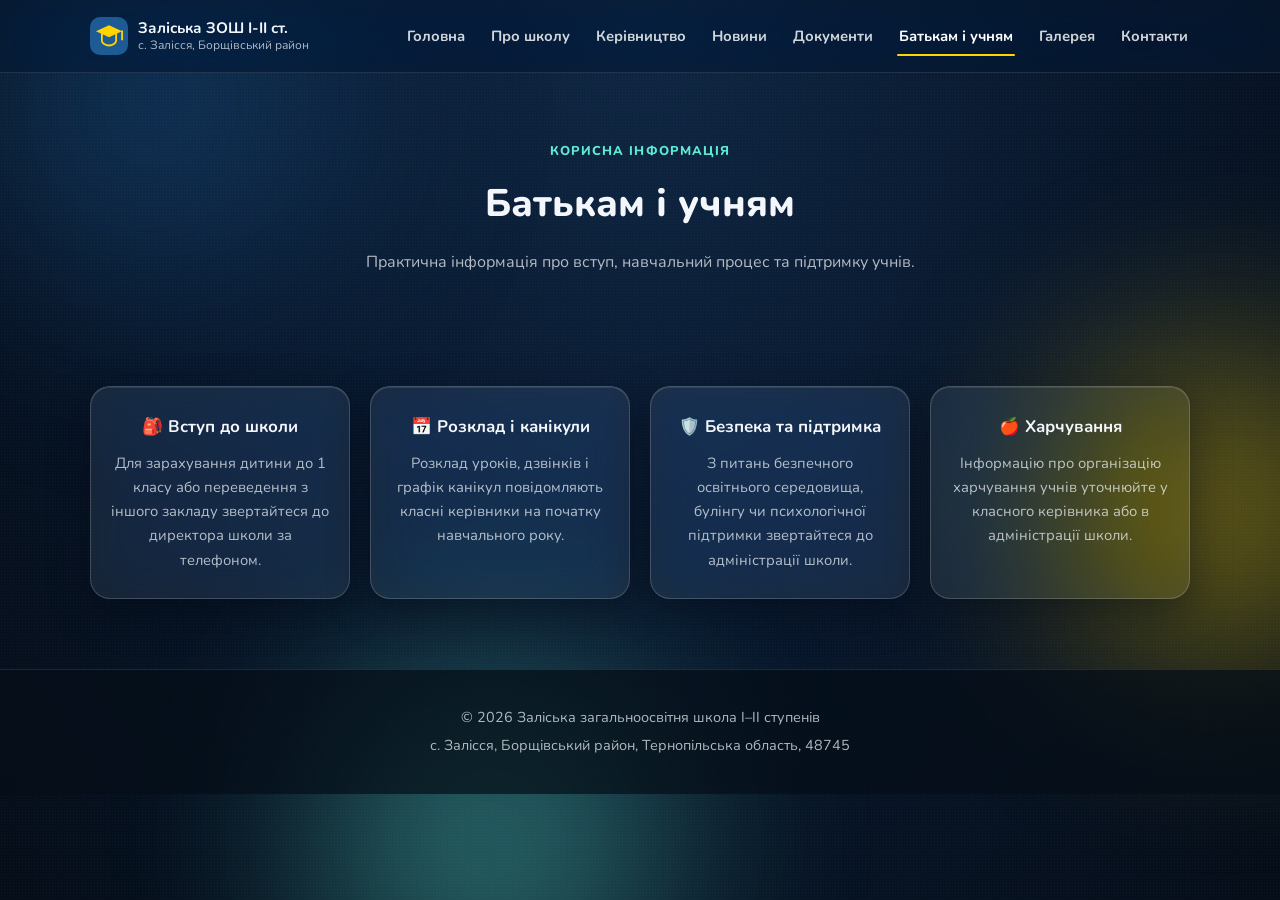
==== batky-uchni.html @ 178a4358 "Split site into separate pages and redesign with liquid-glass UI Break the single long page into ded" ====
<!DOCTYPE html>
<html lang="uk">
<head>
<meta charset="UTF-8">
<meta name="viewport" content="width=device-width, initial-scale=1.0">
<title>Батькам і учням — Заліська ЗОШ І-ІІ ступенів</title>
<meta name="description" content="Практична інформація для батьків та учнів Заліської загальноосвітньої школи І-ІІ ступенів.">
<link rel="icon" type="image/svg+xml" href="assets/favicon.svg">
<link rel="preconnect" href="https://fonts.googleapis.com">
<link rel="preconnect" href="https://fonts.gstatic.com" crossorigin>
<link href="https://fonts.googleapis.com/css2?family=Nunito:wght@400;600;700;800&display=swap" rel="stylesheet">
<link rel="stylesheet" href="css/style.css">
</head>
<body>

<div class="bg-blobs" aria-hidden="true">
  <div class="blob blob-1"></div>
  <div class="blob blob-2"></div>
  <div class="blob blob-3"></div>
</div>
<div class="grain" aria-hidden="true"></div>

<header class="site-header" id="top">
  <div class="container header-inner">
    <a class="brand" href="index.html">
      <img src="assets/favicon.svg" alt="" class="brand-logo">
      <span class="brand-text">
        <strong>Заліська ЗОШ І-ІІ ст.</strong>
        <small>с. Залісся, Борщівський район</small>
      </span>
    </a>

    <button class="nav-toggle" id="navToggle" aria-label="Відкрити меню" aria-expanded="false" aria-controls="mainNav">
      <span></span><span></span><span></span>
    </button>

    <nav class="main-nav" id="mainNav">
      <a href="index.html">Головна</a>
      <a href="pro-shkolu.html">Про школу</a>
      <a href="kerivnytstvo.html">Керівництво</a>
      <a href="novyny.html">Новини</a>
      <a href="dokumenty.html">Документи</a>
      <a href="batky-uchni.html">Батькам і учням</a>
      <a href="galereya.html">Галерея</a>
      <a href="kontakty.html">Контакти</a>
    </nav>
  </div>
</header>

<main>

  <section class="sub-hero">
    <div class="container">
      <span class="eyebrow">Корисна інформація</span>
      <h1>Батькам і учням</h1>
      <p>Практична інформація про вступ, навчальний процес та підтримку учнів.</p>
    </div>
  </section>

  <section class="section">
    <div class="container">
      <div class="parents-grid">
        <div class="parents-card glass glass-hover reveal" style="--i:0">
          <h3>🎒 Вступ до школи</h3>
          <p>Для зарахування дитини до 1 класу або переведення з іншого закладу звертайтеся до директора школи за телефоном.</p>
        </div>
        <div class="parents-card glass glass-hover reveal" style="--i:1">
          <h3>📅 Розклад і канікули</h3>
          <p>Розклад уроків, дзвінків і графік канікул повідомляють класні керівники на початку навчального року.</p>
        </div>
        <div class="parents-card glass glass-hover reveal" style="--i:2">
          <h3>🛡️ Безпека та підтримка</h3>
          <p>З питань безпечного освітнього середовища, булінгу чи психологічної підтримки звертайтеся до адміністрації школи.</p>
        </div>
        <div class="parents-card glass glass-hover reveal" style="--i:3">
          <h3>🍎 Харчування</h3>
          <p>Інформацію про організацію харчування учнів уточнюйте у класного керівника або в адміністрації школи.</p>
        </div>
      </div>
    </div>
  </section>

</main>

<footer class="site-footer">
  <div class="container footer-inner">
    <p>© <span id="year"></span> Заліська загальноосвітня школа І–ІІ ступенів</p>
    <p>с. Залісся, Борщівський район, Тернопільська область, 48745</p>
  </div>
</footer>

<a href="#top" id="toTop" class="glass to-top" aria-label="Прокрутити нагору">↑</a>

<script src="js/main.js"></script>
</body>
</html>
---- css/style.css ----
:root {
  --color-primary: #4fa8ff;
  --color-primary-dark: #1e5b94;
  --color-accent: #ffd400;
  --color-teal: #5eead4;
  --color-text: #f3f7fb;
  --color-text-muted: rgba(243, 247, 251, 0.72);
  --bg-deep: #08162a;
  --glass-bg: rgba(255, 255, 255, 0.08);
  --glass-bg-strong: rgba(255, 255, 255, 0.14);
  --glass-border: rgba(255, 255, 255, 0.18);
  --radius: 20px;
  --radius-sm: 12px;
  --shadow: 0 12px 40px rgba(2, 8, 20, 0.45), inset 0 1px 0 rgba(255, 255, 255, 0.1);
  --shadow-hover: 0 20px 55px rgba(2, 8, 20, 0.55), inset 0 1px 0 rgba(255, 255, 255, 0.16);
  --max-width: 1140px;
  --font: "Nunito", system-ui, -apple-system, "Segoe UI", Roboto, sans-serif;
}

* { box-sizing: border-box; }

html {
  scroll-behavior: smooth;
}

@media (prefers-reduced-motion: reduce) {
  html { scroll-behavior: auto; }
  *, *::before, *::after {
    animation-duration: 0.001ms !important;
    animation-iteration-count: 1 !important;
    transition-duration: 0.001ms !important;
    scroll-behavior: auto !important;
  }
}

body {
  margin: 0;
  font-family: var(--font);
  color: var(--color-text);
  background: radial-gradient(ellipse at top, #0f2744 0%, var(--bg-deep) 55%, #050d18 100%);
  min-height: 100vh;
  overflow-x: hidden;
  line-height: 1.65;
  animation: page-in 0.7s ease both;
}

@keyframes page-in {
  from { opacity: 0; transform: translateY(8px); }
  to { opacity: 1; transform: translateY(0); }
}

img { max-width: 100%; display: block; }

a { color: inherit; }

.container {
  max-width: var(--max-width);
  margin: 0 auto;
  padding: 0 20px;
}

/* ---------- Animated liquid background ---------- */
.bg-blobs {
  position: fixed;
  inset: 0;
  z-index: -2;
  overflow: hidden;
  pointer-events: none;
}

.blob {
  position: absolute;
  border-radius: 50%;
  filter: blur(90px);
  opacity: 0.55;
  will-change: transform;
  animation: drift 24s ease-in-out infinite alternate;
}

.blob-1 {
  width: 46vw;
  height: 46vw;
  max-width: 560px;
  max-height: 560px;
  top: -14vw;
  left: -10vw;
  background: radial-gradient(circle, var(--color-primary-dark), transparent 70%);
  animation-duration: 26s;
}

.blob-2 {
  width: 38vw;
  height: 38vw;
  max-width: 480px;
  max-height: 480px;
  top: 30%;
  right: -14vw;
  background: radial-gradient(circle, var(--color-accent), transparent 70%);
  animation-duration: 30s;
  animation-delay: -6s;
}

.blob-3 {
  width: 42vw;
  height: 42vw;
  max-width: 520px;
  max-height: 520px;
  bottom: -16vw;
  left: 18%;
  background: radial-gradient(circle, var(--color-teal), transparent 70%);
  animation-duration: 34s;
  animation-delay: -12s;
}

@keyframes drift {
  from { transform: translate(0, 0) scale(1) rotate(0deg); }
  to { transform: translate(6%, -8%) scale(1.18) rotate(20deg); }
}

.grain {
  position: fixed;
  inset: 0;
  z-index: -1;
  pointer-events: none;
  background-image: radial-gradient(rgba(255, 255, 255, 0.035) 1px, transparent 1px);
  background-size: 3px 3px;
}

/* ---------- Glass base ---------- */
.glass {
  background: var(--glass-bg);
  border: 1px solid var(--glass-border);
  backdrop-filter: blur(22px) saturate(160%);
  -webkit-backdrop-filter: blur(22px) saturate(160%);
  border-radius: var(--radius);
  box-shadow: var(--shadow);
}

.glass-hover {
  transition: transform 0.35s ease, box-shadow 0.35s ease, background 0.35s ease, border-color 0.35s ease;
}

.glass-hover:hover {
  transform: translateY(-6px);
  background: var(--glass-bg-strong);
  border-color: rgba(255, 255, 255, 0.3);
  box-shadow: var(--shadow-hover);
}

/* ---------- Scroll reveal ---------- */
.reveal {
  opacity: 0;
  transform: translateY(30px);
  transition: opacity 0.7s ease, transform 0.7s ease;
  transition-delay: calc(var(--i, 0) * 90ms);
}

.reveal.in-view {
  opacity: 1;
  transform: translateY(0);
}

/* ---------- Header ---------- */
.site-header {
  position: sticky;
  top: 0;
  z-index: 100;
  background: rgba(8, 22, 42, 0.55);
  backdrop-filter: blur(18px) saturate(160%);
  -webkit-backdrop-filter: blur(18px) saturate(160%);
  border-bottom: 1px solid rgba(255, 255, 255, 0.1);
}

.header-inner {
  display: flex;
  align-items: center;
  justify-content: space-between;
  height: 72px;
}

.brand {
  display: flex;
  align-items: center;
  gap: 10px;
  text-decoration: none;
  color: var(--color-text);
}

.brand-logo {
  width: 38px;
  height: 38px;
  border-radius: 10px;
  transition: transform 0.4s ease;
}

.brand:hover .brand-logo {
  transform: rotate(-8deg) scale(1.08);
}

.brand-text {
  display: flex;
  flex-direction: column;
  line-height: 1.25;
}

.brand-text strong {
  font-size: 0.95rem;
}

.brand-text small {
  font-size: 0.75rem;
  color: var(--color-text-muted);
}

.main-nav {
  display: flex;
  gap: 22px;
}

.main-nav a {
  position: relative;
  color: rgba(255, 255, 255, 0.82);
  text-decoration: none;
  font-weight: 700;
  font-size: 0.92rem;
  padding: 6px 2px;
  transition: color 0.2s ease;
}

.main-nav a::after {
  content: "";
  position: absolute;
  left: 0;
  right: 0;
  bottom: -2px;
  height: 2px;
  border-radius: 2px;
  background: var(--color-accent);
  transform: scaleX(0);
  transform-origin: left;
  transition: transform 0.25s ease;
}

.main-nav a:hover {
  color: #fff;
}

.main-nav a:hover::after,
.main-nav a.active::after {
  transform: scaleX(1);
}

.main-nav a.active {
  color: #fff;
}

.nav-toggle {
  display: none;
  flex-direction: column;
  justify-content: center;
  gap: 5px;
  width: 40px;
  height: 40px;
  background: none;
  border: none;
  cursor: pointer;
  padding: 0;
}

.nav-toggle span {
  display: block;
  width: 100%;
  height: 2px;
  background: #fff;
  border-radius: 2px;
  transition: transform 0.25s ease, opacity 0.25s ease;
}

.nav-toggle.open span:nth-child(1) { transform: translateY(7px) rotate(45deg); }
.nav-toggle.open span:nth-child(2) { opacity: 0; }
.nav-toggle.open span:nth-child(3) { transform: translateY(-7px) rotate(-45deg); }

/* ---------- Hero ---------- */
.hero {
  position: relative;
  padding: 100px 0 90px;
  text-align: center;
  overflow: hidden;
}

.hero::before {
  content: "";
  position: absolute;
  inset: 0;
  background: radial-gradient(500px circle at var(--mx, 50%) var(--my, 30%), rgba(255, 255, 255, 0.14), transparent 60%);
  pointer-events: none;
  transition: background 0.15s ease;
}

.hero-inner {
  position: relative;
}

.hero h1 {
  margin: 0 0 18px;
  font-size: clamp(1.9rem, 4.4vw, 3rem);
  font-weight: 800;
  background: linear-gradient(90deg, #fff, var(--color-accent), var(--color-teal), #fff);
  background-size: 300% 100%;
  -webkit-background-clip: text;
  background-clip: text;
  color: transparent;
  animation: shimmer 9s ease-in-out infinite;
}

@keyframes shimmer {
  0%, 100% { background-position: 0% 50%; }
  50% { background-position: 100% 50%; }
}

.hero-subtitle {
  font-size: 1.15rem;
  color: var(--color-text-muted);
  margin: 0 0 34px;
}

.sub-hero {
  padding: 64px 0 40px;
  text-align: center;
}

.sub-hero .eyebrow {
  display: inline-block;
  font-size: 0.8rem;
  font-weight: 800;
  letter-spacing: 0.08em;
  text-transform: uppercase;
  color: var(--color-teal);
  margin-bottom: 10px;
}

.sub-hero h1 {
  margin: 0 0 14px;
  font-size: clamp(1.7rem, 4vw, 2.4rem);
  font-weight: 800;
}

.sub-hero p {
  max-width: 640px;
  margin: 0 auto;
  color: var(--color-text-muted);
}

.hero-actions {
  display: flex;
  gap: 16px;
  justify-content: center;
  flex-wrap: wrap;
}

/* ---------- Buttons ---------- */
.btn {
  display: inline-block;
  padding: 13px 28px;
  border-radius: 999px;
  font-weight: 800;
  text-decoration: none;
  font-size: 0.95rem;
  transition: transform 0.2s ease, box-shadow 0.2s ease, background 0.2s ease;
  border: 1px solid transparent;
}

.btn-primary {
  background: linear-gradient(135deg, var(--color-accent), #ffb800);
  color: #26240a;
  box-shadow: 0 8px 24px rgba(255, 212, 0, 0.3);
}

.btn-primary:hover {
  transform: translateY(-3px);
  box-shadow: 0 14px 34px rgba(255, 212, 0, 0.45);
}

.btn-outline {
  background: var(--glass-bg);
  border-color: var(--glass-border);
  color: #fff;
  backdrop-filter: blur(14px);
  -webkit-backdrop-filter: blur(14px);
}

.btn-outline:hover {
  transform: translateY(-3px);
  background: var(--glass-bg-strong);
}

.btn-small {
  padding: 9px 18px;
  font-size: 0.85rem;
}

/* ---------- Sections ---------- */
.section {
  padding: 70px 0;
  position: relative;
}

.section-title {
  font-size: clamp(1.5rem, 3vw, 2rem);
  font-weight: 800;
  margin: 0 0 36px;
  text-align: center;
}

.section-note {
  margin: 28px 0 0;
  text-align: center;
  color: var(--color-text-muted);
  font-size: 0.92rem;
}

/* ---------- Home: highlight cards ---------- */
.highlight-grid {
  display: grid;
  grid-template-columns: repeat(3, 1fr);
  gap: 24px;
}

.highlight-card {
  padding: 30px 26px;
  text-decoration: none;
  color: var(--color-text);
  display: flex;
  flex-direction: column;
  gap: 10px;
}

.highlight-icon {
  font-size: 2rem;
  animation: float-icon 4s ease-in-out infinite;
}

@keyframes float-icon {
  0%, 100% { transform: translateY(0); }
  50% { transform: translateY(-8px); }
}

.highlight-card h3 {
  margin: 0;
  font-size: 1.15rem;
}

.highlight-card p {
  margin: 0;
  color: var(--color-text-muted);
  font-size: 0.92rem;
  flex-grow: 1;
}

.highlight-link {
  font-weight: 800;
  font-size: 0.88rem;
  color: var(--color-accent);
  display: inline-flex;
  align-items: center;
  gap: 6px;
}

.highlight-card:hover .highlight-link span {
  transform: translateX(4px);
}

.highlight-link span {
  transition: transform 0.25s ease;
  display: inline-block;
}

/* ---------- About ---------- */
.about-grid {
  display: grid;
  grid-template-columns: 1.4fr 1fr;
  gap: 28px;
  align-items: start;
}

.about-text p {
  color: var(--color-text-muted);
  margin: 0 0 16px;
}

.about-card {
  padding: 28px;
}

.about-card h3 {
  margin: 0 0 18px;
}

.info-list {
  list-style: none;
  margin: 0;
  padding: 0;
  display: flex;
  flex-direction: column;
  gap: 14px;
}

.info-list li {
  display: flex;
  flex-direction: column;
  gap: 2px;
  font-weight: 700;
  border-bottom: 1px dashed var(--glass-border);
  padding-bottom: 12px;
}

.info-list li:last-child {
  border-bottom: none;
  padding-bottom: 0;
}

.info-list li span {
  font-weight: 800;
  font-size: 0.76rem;
  text-transform: uppercase;
  letter-spacing: 0.05em;
  color: var(--color-text-muted);
}

.values-grid {
  display: grid;
  grid-template-columns: repeat(3, 1fr);
  gap: 22px;
  margin-top: 40px;
}

.value-card {
  padding: 26px 22px;
  text-align: center;
}

.value-card .highlight-icon {
  margin-bottom: 6px;
}

.value-card h3 {
  margin: 0 0 8px;
  font-size: 1.05rem;
}

.value-card p {
  margin: 0;
  color: var(--color-text-muted);
  font-size: 0.9rem;
}

/* ---------- Leadership ---------- */
.director-card {
  display: flex;
  align-items: center;
  gap: 26px;
  padding: 32px;
  max-width: 560px;
  margin: 0 auto;
}

.director-avatar {
  flex-shrink: 0;
  width: 86px;
  height: 86px;
  border-radius: 50%;
  background: linear-gradient(135deg, var(--color-primary), var(--color-primary-dark));
  color: #fff;
  display: flex;
  align-items: center;
  justify-content: center;
  font-weight: 800;
  font-size: 1.6rem;
  box-shadow: 0 0 0 6px rgba(255, 255, 255, 0.08);
}

.director-info h3 {
  margin: 0 0 4px;
  font-size: 1.3rem;
}

.director-role {
  margin: 0 0 12px;
  color: var(--color-text-muted);
  font-weight: 700;
}

.director-phone {
  display: inline-block;
  color: var(--color-accent);
  font-weight: 800;
  text-decoration: none;
}

.director-phone:hover {
  text-decoration: underline;
}

/* ---------- News ---------- */
.news-grid {
  display: grid;
  grid-template-columns: repeat(3, 1fr);
  gap: 24px;
}

.news-card {
  padding: 24px;
}

.news-date {
  display: inline-block;
  font-size: 0.76rem;
  font-weight: 800;
  text-transform: uppercase;
  letter-spacing: 0.04em;
  color: #1a2233;
  background: var(--color-teal);
  padding: 4px 10px;
  border-radius: 999px;
  margin-bottom: 12px;
}

.news-card h3 {
  margin: 0 0 10px;
}

.news-card p {
  margin: 0;
  color: var(--color-text-muted);
  font-size: 0.95rem;
}

/* ---------- Documents ---------- */
.docs-list {
  list-style: none;
  margin: 0;
  padding: 0;
  display: grid;
  grid-template-columns: repeat(2, 1fr);
  gap: 14px;
  max-width: 780px;
  margin-inline: auto;
}

.docs-list li {
  display: flex;
  align-items: center;
  gap: 12px;
  padding: 16px 18px;
  font-weight: 700;
  border-radius: var(--radius-sm);
}

.docs-icon {
  font-size: 1.2rem;
  transition: transform 0.3s ease;
}

.docs-list li:hover .docs-icon {
  transform: rotate(-8deg) scale(1.15);
}

/* ---------- Parents & students ---------- */
.parents-grid {
  display: grid;
  grid-template-columns: repeat(4, 1fr);
  gap: 20px;
}

.parents-card {
  padding: 26px 20px;
  text-align: center;
}

.parents-card h3 {
  margin: 0 0 10px;
  font-size: 1.05rem;
}

.parents-card p {
  margin: 0;
  color: var(--color-text-muted);
  font-size: 0.92rem;
}

/* ---------- Gallery ---------- */
.gallery-grid {
  display: grid;
  grid-template-columns: repeat(4, 1fr);
  gap: 20px;
}

.gallery-placeholder {
  aspect-ratio: 4 / 3;
  border-radius: var(--radius);
  display: flex;
  flex-direction: column;
  align-items: center;
  justify-content: center;
  gap: 8px;
  font-size: 2rem;
  color: var(--color-teal);
  cursor: default;
}

.gallery-placeholder span {
  font-size: 0.85rem;
  font-weight: 700;
  color: var(--color-text-muted);
}

/* ---------- Contacts ---------- */
.contacts-grid {
  display: grid;
  grid-template-columns: repeat(3, 1fr);
  gap: 24px;
}

.contact-card {
  padding: 26px;
}

.contact-card h3 {
  margin: 0 0 12px;
}

.contact-card p {
  margin: 0 0 14px;
  color: var(--color-text-muted);
}

.contact-card a {
  color: var(--color-accent);
  font-weight: 800;
  text-decoration: none;
}

.contact-card a:hover {
  text-decoration: underline;
}

.contact-note {
  font-size: 0.9rem;
}

.map-frame {
  margin-top: 30px;
  overflow: hidden;
  border-radius: var(--radius);
  padding: 6px;
}

.map-frame iframe {
  width: 100%;
  height: 360px;
  border: 0;
  border-radius: 14px;
  display: block;
  filter: saturate(0.85) contrast(1.05);
}

/* ---------- Footer ---------- */
.site-footer {
  background: rgba(5, 13, 24, 0.7);
  border-top: 1px solid rgba(255, 255, 255, 0.1);
  color: var(--color-text-muted);
  padding: 32px 0;
  text-align: center;
  font-size: 0.9rem;
}

.footer-inner p {
  margin: 4px 0;
}

/* ---------- Back to top ---------- */
.to-top {
  position: fixed;
  right: 22px;
  bottom: 22px;
  width: 48px;
  height: 48px;
  border-radius: 50%;
  display: flex;
  align-items: center;
  justify-content: center;
  color: #fff;
  font-size: 1.2rem;
  text-decoration: none;
  z-index: 90;
  opacity: 0;
  transform: translateY(12px) scale(0.9);
  pointer-events: none;
  transition: opacity 0.3s ease, transform 0.3s ease, background 0.3s ease;
}

.to-top.visible {
  opacity: 1;
  transform: translateY(0) scale(1);
  pointer-events: auto;
}

.to-top:hover {
  background: var(--glass-bg-strong);
}

/* ---------- Responsive ---------- */
@media (max-width: 900px) {
  .about-grid,
  .contacts-grid,
  .news-grid,
  .highlight-grid,
  .values-grid {
    grid-template-columns: 1fr;
  }

  .parents-grid,
  .gallery-grid,
  .docs-list {
    grid-template-columns: 1fr 1fr;
  }
}

@media (max-width: 720px) {
  .nav-toggle {
    display: flex;
  }

  .main-nav {
    position: absolute;
    top: 72px;
    left: 0;
    right: 0;
    background: rgba(8, 22, 42, 0.92);
    backdrop-filter: blur(18px);
    border-bottom: 1px solid rgba(255, 255, 255, 0.1);
    flex-direction: column;
    gap: 0;
    max-height: 0;
    overflow: hidden;
    overflow-y: auto;
    transition: max-height 0.3s ease;
  }

  .main-nav.open {
    max-height: calc(100vh - 72px);
  }

  .main-nav a {
    padding: 16px 20px;
    border-top: 1px solid rgba(255, 255, 255, 0.08);
  }

  .main-nav a::after {
    display: none;
  }

  .director-card {
    flex-direction: column;
    text-align: center;
  }

  .parents-grid,
  .gallery-grid,
  .docs-list {
    grid-template-columns: 1fr;
  }

  .to-top {
    right: 14px;
    bottom: 14px;
  }
}
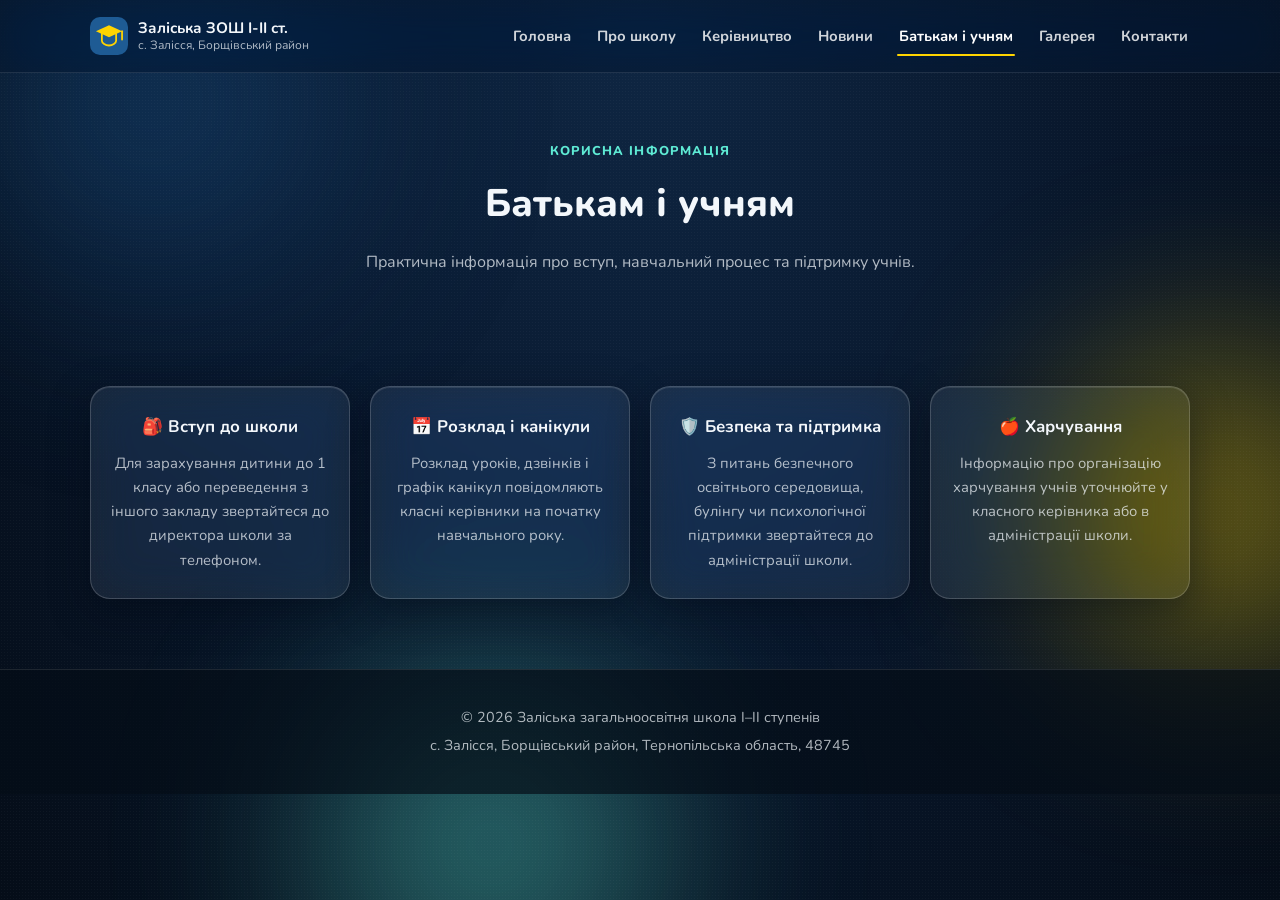
==== commit d0b37b49: "Remove Documents page and use full postal address for the map Drop the Documents tab (no real docume" ====
--- a/batky-uchni.html
+++ b/batky-uchni.html
@@ -39,7 +39,6 @@
       <a href="pro-shkolu.html">Про школу</a>
       <a href="kerivnytstvo.html">Керівництво</a>
       <a href="novyny.html">Новини</a>
-      <a href="dokumenty.html">Документи</a>
       <a href="batky-uchni.html">Батькам і учням</a>
       <a href="galereya.html">Галерея</a>
       <a href="kontakty.html">Контакти</a>
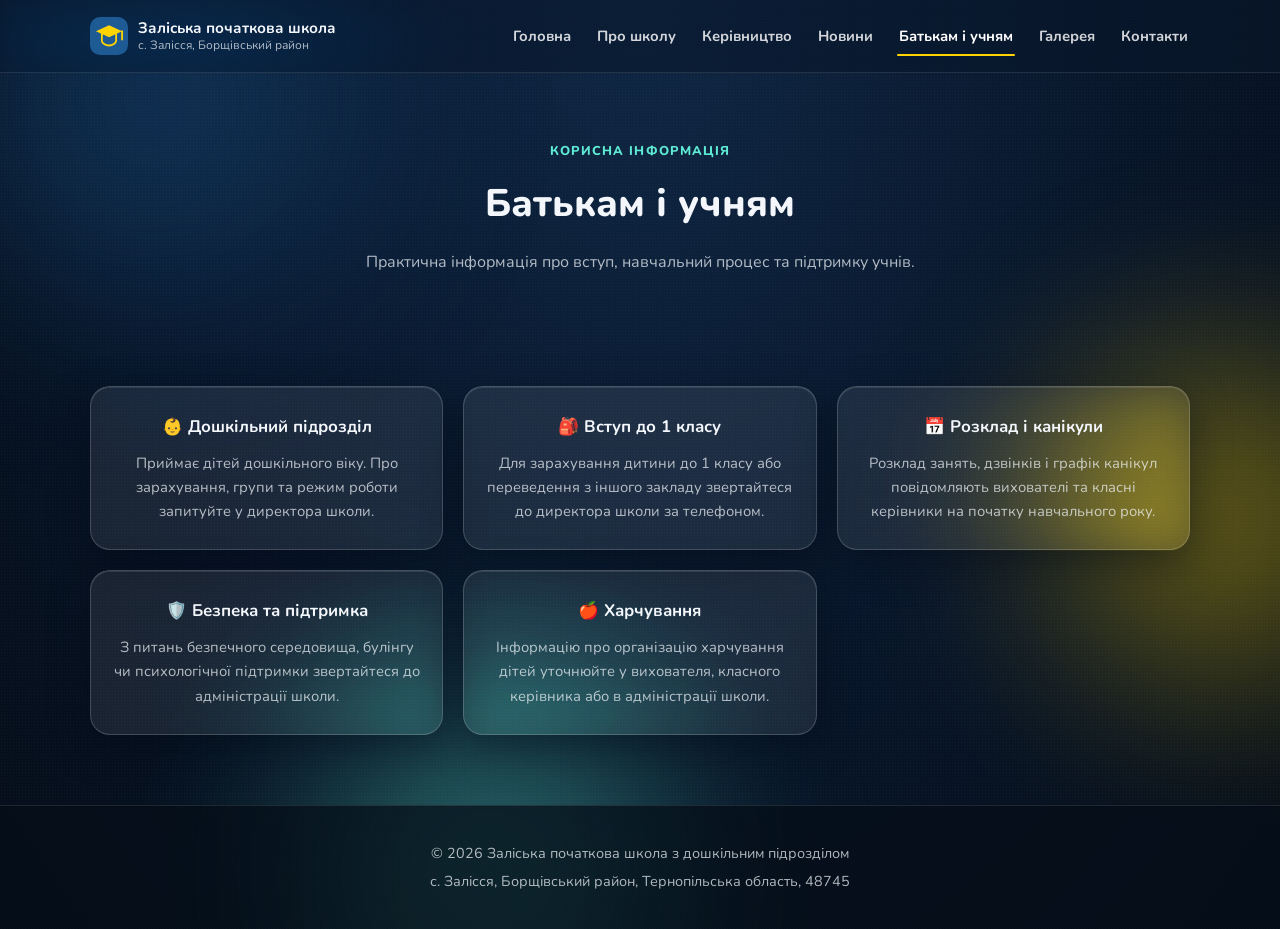
==== commit da2d6d03: "Rename institution to Zaliska primary school with preschool unit Replace all references to "Заліська" ====
--- a/batky-uchni.html
+++ b/batky-uchni.html
@@ -3,8 +3,8 @@
 <head>
 <meta charset="UTF-8">
 <meta name="viewport" content="width=device-width, initial-scale=1.0">
-<title>Батькам і учням — Заліська ЗОШ І-ІІ ступенів</title>
-<meta name="description" content="Практична інформація для батьків та учнів Заліської загальноосвітньої школи І-ІІ ступенів.">
+<title>Батькам і учням — Заліська початкова школа з дошкільним підрозділом</title>
+<meta name="description" content="Практична інформація для батьків та учнів Заліської початкової школи з дошкільним підрозділом.">
 <link rel="icon" type="image/svg+xml" href="assets/favicon.svg">
 <link rel="preconnect" href="https://fonts.googleapis.com">
 <link rel="preconnect" href="https://fonts.gstatic.com" crossorigin>
@@ -25,7 +25,7 @@
     <a class="brand" href="index.html">
       <img src="assets/favicon.svg" alt="" class="brand-logo">
       <span class="brand-text">
-        <strong>Заліська ЗОШ І-ІІ ст.</strong>
+        <strong>Заліська початкова школа</strong>
         <small>с. Залісся, Борщівський район</small>
       </span>
     </a>
@@ -60,20 +60,24 @@
     <div class="container">
       <div class="parents-grid">
         <div class="parents-card glass glass-hover reveal" style="--i:0">
-          <h3>🎒 Вступ до школи</h3>
+          <h3>👶 Дошкільний підрозділ</h3>
+          <p>Приймає дітей дошкільного віку. Про зарахування, групи та режим роботи запитуйте у директора школи.</p>
+        </div>
+        <div class="parents-card glass glass-hover reveal" style="--i:1">
+          <h3>🎒 Вступ до 1 класу</h3>
           <p>Для зарахування дитини до 1 класу або переведення з іншого закладу звертайтеся до директора школи за телефоном.</p>
         </div>
-        <div class="parents-card glass glass-hover reveal" style="--i:1">
+        <div class="parents-card glass glass-hover reveal" style="--i:2">
           <h3>📅 Розклад і канікули</h3>
-          <p>Розклад уроків, дзвінків і графік канікул повідомляють класні керівники на початку навчального року.</p>
-        </div>
-        <div class="parents-card glass glass-hover reveal" style="--i:2">
-          <h3>🛡️ Безпека та підтримка</h3>
-          <p>З питань безпечного освітнього середовища, булінгу чи психологічної підтримки звертайтеся до адміністрації школи.</p>
+          <p>Розклад занять, дзвінків і графік канікул повідомляють вихователі та класні керівники на початку навчального року.</p>
         </div>
         <div class="parents-card glass glass-hover reveal" style="--i:3">
+          <h3>🛡️ Безпека та підтримка</h3>
+          <p>З питань безпечного середовища, булінгу чи психологічної підтримки звертайтеся до адміністрації школи.</p>
+        </div>
+        <div class="parents-card glass glass-hover reveal" style="--i:4">
           <h3>🍎 Харчування</h3>
-          <p>Інформацію про організацію харчування учнів уточнюйте у класного керівника або в адміністрації школи.</p>
+          <p>Інформацію про організацію харчування дітей уточнюйте у вихователя, класного керівника або в адміністрації школи.</p>
         </div>
       </div>
     </div>
@@ -83,7 +87,7 @@
 
 <footer class="site-footer">
   <div class="container footer-inner">
-    <p>© <span id="year"></span> Заліська загальноосвітня школа І–ІІ ступенів</p>
+    <p>© <span id="year"></span> Заліська початкова школа з дошкільним підрозділом</p>
     <p>с. Залісся, Борщівський район, Тернопільська область, 48745</p>
   </div>
 </footer>
--- a/css/style.css
+++ b/css/style.css
@@ -668,7 +668,7 @@
 /* ---------- Parents & students ---------- */
 .parents-grid {
   display: grid;
-  grid-template-columns: repeat(4, 1fr);
+  grid-template-columns: repeat(3, 1fr);
   gap: 20px;
 }
 
@@ -691,7 +691,7 @@
 /* ---------- Gallery ---------- */
 .gallery-grid {
   display: grid;
-  grid-template-columns: repeat(4, 1fr);
+  grid-template-columns: repeat(3, 1fr);
   gap: 20px;
 }
 
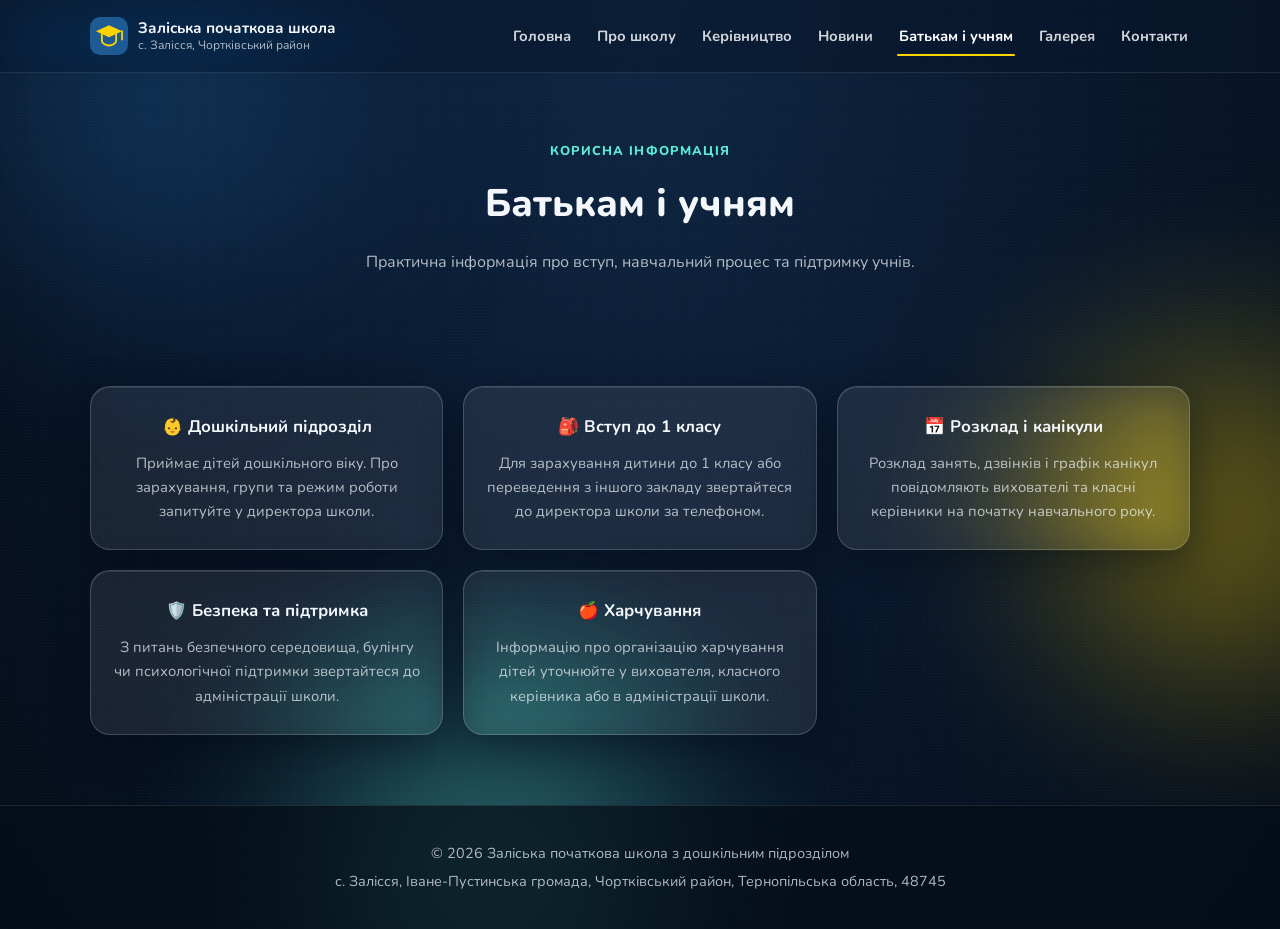
==== commit 89ab629a: "Update administrative division to Chortkiv district, Ivane-Pustyn hromada Replace all references to " ====
--- a/batky-uchni.html
+++ b/batky-uchni.html
@@ -26,7 +26,7 @@
       <img src="assets/favicon.svg" alt="" class="brand-logo">
       <span class="brand-text">
         <strong>Заліська початкова школа</strong>
-        <small>с. Залісся, Борщівський район</small>
+        <small>с. Залісся, Чортківський район</small>
       </span>
     </a>
 
@@ -88,7 +88,7 @@
 <footer class="site-footer">
   <div class="container footer-inner">
     <p>© <span id="year"></span> Заліська початкова школа з дошкільним підрозділом</p>
-    <p>с. Залісся, Борщівський район, Тернопільська область, 48745</p>
+    <p>с. Залісся, Іване-Пустинська громада, Чортківський район, Тернопільська область, 48745</p>
   </div>
 </footer>
 
--- a/css/style.css
+++ b/css/style.css
@@ -689,29 +689,38 @@
 }
 
 /* ---------- Gallery ---------- */
-.gallery-grid {
+.gallery-group-title {
+  font-size: 1.3rem;
+  font-weight: 800;
+  margin: 0 0 22px;
+  text-align: center;
+}
+
+.photo-grid {
   display: grid;
   grid-template-columns: repeat(3, 1fr);
   gap: 20px;
-}
-
-.gallery-placeholder {
+  margin-bottom: 8px;
+}
+
+.gallery-photo {
+  margin: 0;
   aspect-ratio: 4 / 3;
   border-radius: var(--radius);
-  display: flex;
-  flex-direction: column;
-  align-items: center;
-  justify-content: center;
-  gap: 8px;
-  font-size: 2rem;
-  color: var(--color-teal);
-  cursor: default;
-}
-
-.gallery-placeholder span {
-  font-size: 0.85rem;
-  font-weight: 700;
-  color: var(--color-text-muted);
+  overflow: hidden;
+  padding: 0;
+}
+
+.gallery-photo img {
+  width: 100%;
+  height: 100%;
+  object-fit: cover;
+  display: block;
+  transition: transform 0.5s ease;
+}
+
+.gallery-photo:hover img {
+  transform: scale(1.07);
 }
 
 /* ---------- Contacts ---------- */
@@ -820,7 +829,7 @@
   }
 
   .parents-grid,
-  .gallery-grid,
+  .photo-grid,
   .docs-list {
     grid-template-columns: 1fr 1fr;
   }
@@ -866,7 +875,7 @@
   }
 
   .parents-grid,
-  .gallery-grid,
+  .photo-grid,
   .docs-list {
     grid-template-columns: 1fr;
   }
